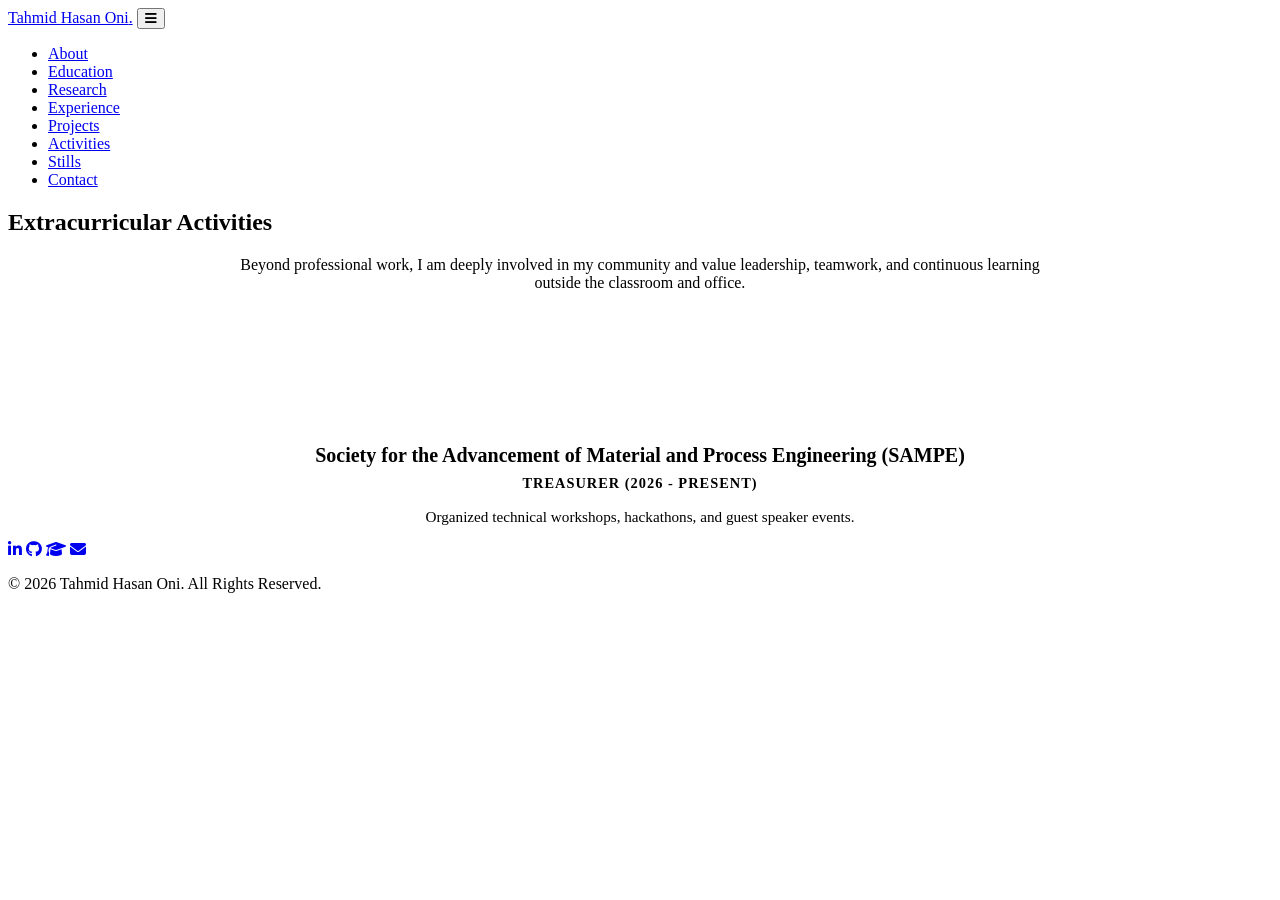
==== activities.html @ c62b1264 "Add files via upload" ====
<!DOCTYPE html>
<html lang="en">

<head>
    <meta charset="UTF-8">
    <meta name="viewport" content="width=device-width, initial-scale=1.0">
    <meta name="description" content="Extracurricular activities and community involvement of [Your Name].">
    <title>Activities | [Your Name]</title>

    <link rel="preconnect" href="https://fonts.googleapis.com">
    <link rel="preconnect" href="https://fonts.gstatic.com" crossorigin>
    <link href="https://fonts.googleapis.com/css2?family=Inter:wght@300;400;500;600;700;800&display=swap"
        rel="stylesheet">
    <link rel="stylesheet" href="https://cdnjs.cloudflare.com/ajax/libs/font-awesome/6.4.0/css/all.min.css">

    <link rel="stylesheet" href="css/style.css">
    <style>
        .activity-card {
            text-align: center;
        }

        .activity-icon {
            display: inline-flex;
            align-items: center;
            justify-content: center;
            width: 60px;
            height: 60px;
            border-radius: 50%;
            background: var(--accent);
            color: white;
            font-size: 1.5rem;
            margin-bottom: 1.5rem;
            box-shadow: var(--shadow-md);
        }

        .activity-title {
            font-size: 1.25rem;
            margin-bottom: 0.5rem;
        }

        .activity-role {
            font-size: 0.9rem;
            font-weight: 600;
            color: var(--accent-dark);
            margin-bottom: 1rem;
            text-transform: uppercase;
            letter-spacing: 1px;
        }

        .activity-desc {
            font-size: 0.95rem;
            color: var(--text-muted);
        }
    </style>
</head>

<body>

    <!-- Navigation -->
    <nav class="navbar">
        <div class="container">
            <a href="index.html" class="nav-logo">Tahmid Hasan Oni<span>.</span></a>
            <button class="mobile-menu-btn" aria-label="Toggle Navigation">
                <i class="fas fa-bars"></i>
            </button>
            <ul class="nav-links">
                <li><a href="index.html" class="nav-link">About</a></li>
                <li><a href="education.html" class="nav-link">Education</a></li>
                <li><a href="research.html" class="nav-link">Research</a></li>
                <li><a href="experience.html" class="nav-link">Experience</a></li>
                <li><a href="projects.html" class="nav-link">Projects</a></li>
                <!-- <li><a href="honors.html" class="nav-link">Honors</a></li> -->
                <li><a href="activities.html" class="nav-link">Activities</a></li>
                <li><a href="stills.html" class="nav-link">Stills</a></li>
                <li><a href="contact.html" class="nav-link">Contact</a></li>
            </ul>
        </div>
    </nav>

    <!-- Main Content -->
    <main style="flex: 1;">
        <section class="section">
            <div class="container">
                <h1 class="section-title">Extracurricular Activities</h1>

                <p style="text-align: center; max-width: 800px; margin: 0 auto 3rem auto;">
                    Beyond professional work, I am deeply involved in my community and value leadership, teamwork, and
                    continuous learning outside the classroom and office.
                </p>

                <div class="grid-3">

                    <div class="card activity-card">
                        <div class="activity-icon"><i class="fas fa-users"></i></div>
                        <h3 class="activity-title">Society for the Advancement of Material and Process Engineering (SAMPE)</h3>
                        <div class="activity-role">Treasurer (2026 - Present)</div>
                        <p class="activity-desc">Organized technical workshops, hackathons, and guest speaker
                            events.</p>
                    </div>

                    <!-- <div class="card activity-card">
                        <div class="activity-icon"><i class="fas fa-hands-helping"></i></div>
                        <h3 class="activity-title">Code for Good Initiative</h3>
                        <div class="activity-role">Lead Volunteer Coordinator</div>
                        <p class="activity-desc">Partnered with local non-profits to build custom software solutions to
                            improve their operational efficiency. Mentored junior developers in the process.</p>
                    </div>

                    <div class="card activity-card">
                        <div class="activity-icon"><i class="fas fa-mountain"></i></div>
                        <h3 class="activity-title">Outdoor Adventure Club</h3>
                        <div class="activity-role">Member & Guide</div>
                        <p class="activity-desc">Led monthly hiking and rock climbing expeditions for students.
                            Emphasized safety, teamwork, and leaving no trace principles in nature.</p>
                    </div> -->

                </div>

            </div>
        </section>
    </main>

    <!-- Footer -->
    <footer>
        <div class="container footer-content">
            <div class="social-links">
                <a href="http://linkedin.com/in/tahmid-hasan-oni-07b539218" class="social-link" aria-label="LinkedIn"><i class="fab fa-linkedin-in"></i></a>
                <a href="https://github.com/TahmidOni" class="social-link" aria-label="GitHub"><i class="fab fa-github"></i></a>
                <a href="https://scholar.google.com/citations?user=o7gsbaMAAAAJ&hl=en" class="social-link" aria-label="Google Scholar"><i class="fas fa-graduation-cap"></i></a>
                <a href="mailto:tahmidhasan.oni@uta.edu" class="social-link" aria-label="Email"><i
                        class="fas fa-envelope"></i></a>
            </div>
            <p class="copyright">&copy;
                <script>document.write(new Date().getFullYear())</script> Tahmid Hasan Oni. All Rights Reserved.
            </p>
        </div>
    </footer>

    <script src="js/script.js"></script>
</body>

</html>
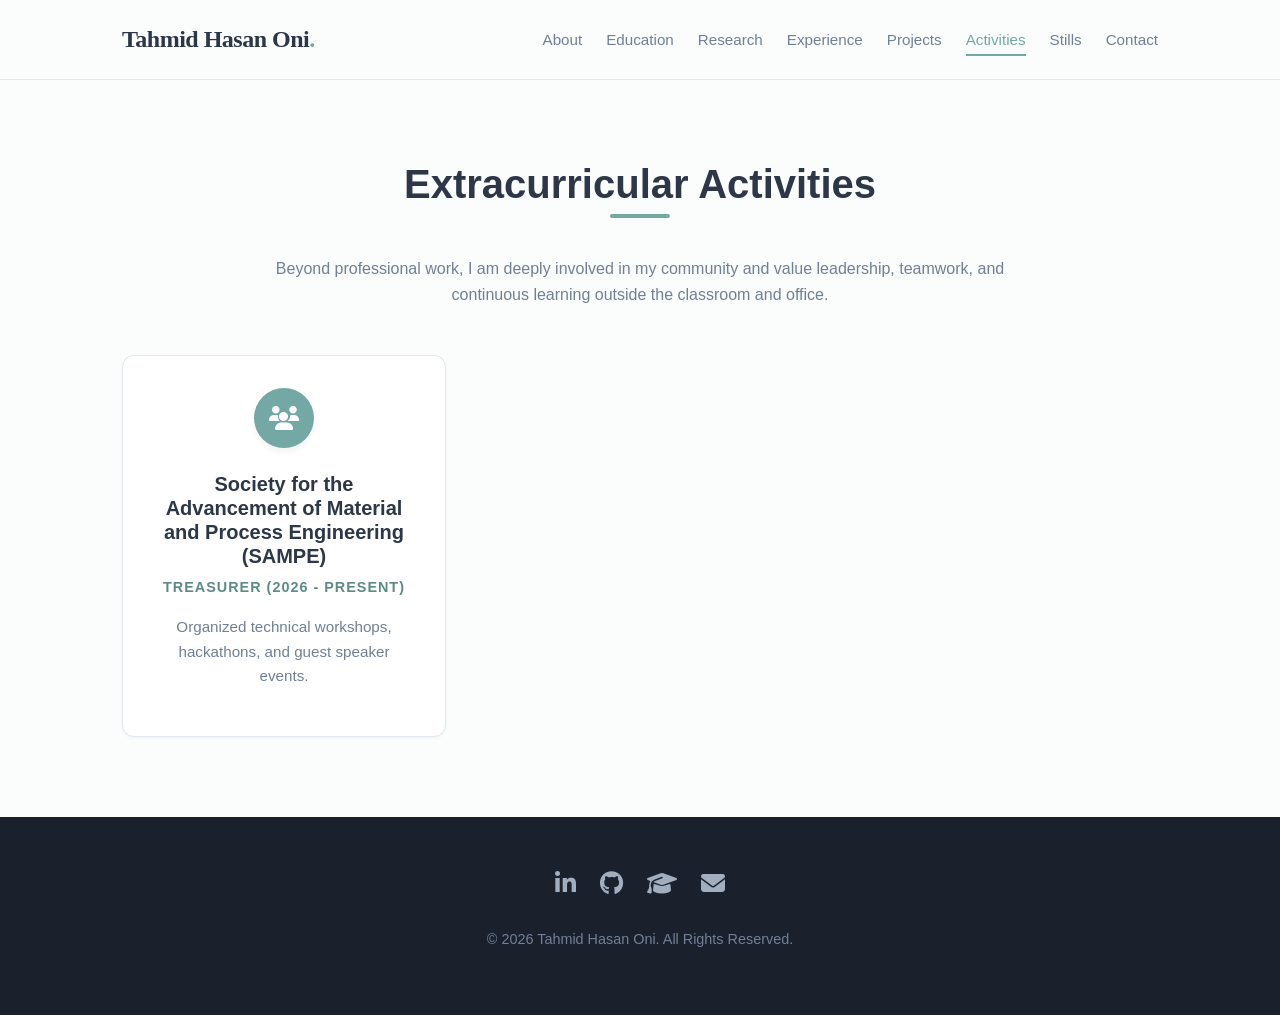
==== commit 4d7bdd7a: "Add files via upload" ====
--- a/activities.html
+++ b/activities.html
@@ -4,8 +4,8 @@
 <head>
     <meta charset="UTF-8">
     <meta name="viewport" content="width=device-width, initial-scale=1.0">
-    <meta name="description" content="Extracurricular activities and community involvement of [Your Name].">
-    <title>Activities | [Your Name]</title>
+    <meta name="description" content="Extracurricular activities, leadership roles, and community involvement of Tahmid Hasan Oni.">
+    <title>Activities | Tahmid Hasan Oni</title>
 
     <link rel="preconnect" href="https://fonts.googleapis.com">
     <link rel="preconnect" href="https://fonts.gstatic.com" crossorigin>
--- a/css/style.css
+++ b/css/style.css
@@ -0,0 +1,426 @@
+/* ==========================================================================
+   CSS Variables & Design System
+   ========================================================================== */
+:root {
+    /* Colors */
+    --bg-color: #fbfcfc;
+    /* Off-white background */
+    --text-main: #2d3748;
+    --text-muted: #718096;
+    --accent: #74A8A4;
+    /* Requested accent color */
+    --accent-light: #8fc2be;
+    --accent-dark: #5c8b88;
+    --card-bg: #ffffff;
+    --border: #e2e8f0;
+    --footer-bg: #1a202c;
+    --footer-text: #a0aec0;
+
+    /* Typography */
+    --font-sans: 'Inter', -apple-system, BlinkMacSystemFont, "Segoe UI", Roboto, Helvetica, Arial, sans-serif;
+    --font-serif: 'Playfair Display', Georgia, serif;
+
+    /* Sizing & Layout */
+    --max-width: 1100px;
+    --nav-height: 80px;
+
+    /* Effects */
+    --shadow-sm: 0 1px 3px rgba(0, 0, 0, 0.05);
+    --shadow-md: 0 4px 6px rgba(0, 0, 0, 0.05);
+    --shadow-lg: 0 10px 15px rgba(0, 0, 0, 0.05);
+    --radius-md: 8px;
+    --radius-lg: 12px;
+    --transition: all 0.3s ease;
+}
+
+/* ==========================================================================
+   Base & Reset
+   ========================================================================== */
+*,
+*::before,
+*::after {
+    box-sizing: border-box;
+    margin: 0;
+    padding: 0;
+}
+
+html {
+    scroll-behavior: smooth;
+    font-size: 16px;
+}
+
+body {
+    font-family: var(--font-sans);
+    background-color: var(--bg-color);
+    color: var(--text-main);
+    line-height: 1.6;
+    min-height: 100vh;
+    display: flex;
+    flex-direction: column;
+}
+
+a {
+    color: var(--accent);
+    text-decoration: none;
+    transition: var(--transition);
+}
+
+a:hover {
+    color: var(--accent-dark);
+}
+
+img {
+    max-width: 100%;
+    height: auto;
+    display: block;
+}
+
+h1,
+h2,
+h3,
+h4,
+h5,
+h6 {
+    font-family: var(--font-sans);
+    font-weight: 700;
+    line-height: 1.2;
+    margin-bottom: 1rem;
+    color: var(--text-main);
+}
+
+p {
+    margin-bottom: 1rem;
+    color: var(--text-muted);
+}
+
+/* ==========================================================================
+   Typography & Utilities
+   ========================================================================== */
+.container {
+    width: 100%;
+    max-width: var(--max-width);
+    margin: 0 auto;
+    padding: 0 2rem;
+}
+
+.section {
+    padding: 5rem 0;
+}
+
+.section-title {
+    text-align: center;
+    font-size: 2.5rem;
+    margin-bottom: 3rem;
+    position: relative;
+    display: inline-block;
+    left: 50%;
+    transform: translateX(-50%);
+}
+
+.section-title::after {
+    content: '';
+    position: absolute;
+    bottom: -10px;
+    left: 50%;
+    transform: translateX(-50%);
+    width: 60px;
+    height: 4px;
+    background-color: var(--accent);
+    border-radius: 2px;
+}
+
+.btn {
+    display: inline-block;
+    padding: 0.75rem 1.5rem;
+    border-radius: var(--radius-md);
+    font-weight: 600;
+    text-align: center;
+    cursor: pointer;
+    transition: var(--transition);
+    border: 2px solid transparent;
+}
+
+.btn-primary {
+    background-color: var(--accent);
+    color: #fff;
+}
+
+.btn-primary:hover {
+    background-color: var(--accent-dark);
+    color: #fff;
+    transform: translateY(-2px);
+    box-shadow: var(--shadow-md);
+}
+
+.btn-outline {
+    background-color: transparent;
+    border-color: var(--accent);
+    color: var(--accent);
+}
+
+.btn-outline:hover {
+    background-color: var(--accent);
+    color: #fff;
+}
+
+/* ==========================================================================
+   Navigation
+   ========================================================================== */
+.navbar {
+    position: sticky;
+    top: 0;
+    width: 100%;
+    height: var(--nav-height);
+    background: rgba(251, 252, 252, 0.95);
+    backdrop-filter: blur(10px);
+    border-bottom: 1px solid var(--border);
+    z-index: 1000;
+    display: flex;
+    align-items: center;
+}
+
+.navbar .container {
+    display: flex;
+    justify-content: space-between;
+    align-items: center;
+}
+
+.nav-logo {
+    font-family: cambria;
+    font-size: 1.5rem;
+    font-weight: 800;
+    color: var(--text-main);
+    letter-spacing: -0.5px;
+}
+
+.nav-logo span {
+    color: var(--accent);
+}
+
+.nav-links {
+    display: flex;
+    list-style: none;
+    gap: 1.5rem;
+}
+
+.nav-link {
+    font-size: 0.95rem;
+    font-weight: 500;
+    color: var(--text-muted);
+    padding: 0.5rem 0;
+    position: relative;
+}
+
+.nav-link:hover,
+.nav-link.active {
+    color: var(--accent);
+}
+
+.nav-link::after {
+    content: '';
+    position: absolute;
+    bottom: 0;
+    left: 0;
+    width: 0;
+    height: 2px;
+    background-color: var(--accent);
+    transition: var(--transition);
+}
+
+.nav-link:hover::after,
+.nav-link.active::after {
+    width: 100%;
+}
+
+.mobile-menu-btn {
+    display: none;
+    background: none;
+    border: none;
+    font-size: 1.5rem;
+    color: var(--text-main);
+    cursor: pointer;
+}
+
+/* ==========================================================================
+   Hero Section
+   ========================================================================== */
+.hero {
+    flex: 1;
+    display: flex;
+    align-items: center;
+    padding: 6rem 0;
+    background: linear-gradient(135deg, var(--bg-color) 0%, #eef3f3 100%);
+}
+
+.hero-content {
+    display: grid;
+    grid-template-columns: 1fr 1fr;
+    gap: 4rem;
+    align-items: center;
+}
+
+.hero-text h1 {
+    font-size: 3.5rem;
+    font-weight: 800;
+    letter-spacing: -1px;
+    margin-bottom: 1.5rem;
+    line-height: 1.1;
+}
+
+.hero-text h1 span {
+    color: var(--accent);
+}
+
+.hero-text p {
+    font-size: 1.15rem;
+    margin-bottom: 2rem;
+    max-width: 500px;
+}
+
+.hero-image {
+    position: relative;
+    border-radius: var(--radius-lg);
+    overflow: hidden;
+    box-shadow: var(--shadow-lg);
+}
+
+.hero-image::before {
+    content: '';
+    position: absolute;
+    top: 0;
+    left: 0;
+    right: 0;
+    bottom: 0;
+    background: var(--accent);
+    opacity: 0.1;
+    z-index: 1;
+}
+
+.hero-image img {
+    width: 100%;
+    height: auto;
+    object-fit: cover;
+    display: block;
+}
+
+/* ==========================================================================
+   Cards & Grids (Shared)
+   ========================================================================== */
+.grid-2 {
+    display: grid;
+    grid-template-columns: repeat(2, 1fr);
+    gap: 2rem;
+}
+
+.grid-3 {
+    display: grid;
+    grid-template-columns: repeat(3, 1fr);
+    gap: 2rem;
+}
+
+.card {
+    background: var(--card-bg);
+    border-radius: var(--radius-lg);
+    padding: 2rem;
+    box-shadow: var(--shadow-sm);
+    border: 1px solid var(--border);
+    transition: var(--transition);
+}
+
+.card:hover {
+    box-shadow: var(--shadow-lg);
+    transform: translateY(-5px);
+}
+
+/* ==========================================================================
+   Footer
+   ========================================================================== */
+footer {
+    background-color: var(--footer-bg);
+    color: var(--footer-text);
+    padding: 3rem 0;
+    margin-top: auto;
+}
+
+.footer-content {
+    display: flex;
+    flex-direction: column;
+    align-items: center;
+    text-align: center;
+}
+
+.social-links {
+    display: flex;
+    gap: 1.5rem;
+    margin-bottom: 1.5rem;
+}
+
+.social-link {
+    color: var(--footer-text);
+    font-size: 1.5rem;
+    transition: var(--transition);
+}
+
+.social-link:hover {
+    color: var(--accent);
+    transform: translateY(-3px);
+}
+
+.copyright {
+    font-size: 0.9rem;
+}
+
+/* ==========================================================================
+   Responsive
+   ========================================================================== */
+@media (max-width: 992px) {
+    .hero-content {
+        grid-template-columns: 1fr;
+        text-align: center;
+    }
+
+    .hero-text h1 {
+        font-size: 3rem;
+    }
+
+    .hero-text p {
+        margin: 0 auto 2rem auto;
+    }
+
+    .grid-3 {
+        grid-template-columns: repeat(2, 1fr);
+    }
+}
+
+@media (max-width: 768px) {
+    .nav-links {
+        position: absolute;
+        top: var(--nav-height);
+        left: 0;
+        width: 100%;
+        background: var(--card-bg);
+        flex-direction: column;
+        align-items: center;
+        padding: 2rem 0;
+        box-shadow: var(--shadow-md);
+        clip-path: polygon(0 0, 100% 0, 100% 0, 0 0);
+        transition: clip-path 0.4s ease-in-out;
+    }
+
+    .nav-links.active {
+        clip-path: polygon(0 0, 100% 0, 100% 100%, 0 100%);
+    }
+
+    .mobile-menu-btn {
+        display: block;
+    }
+
+    .grid-2,
+    .grid-3 {
+        grid-template-columns: 1fr;
+    }
+
+    .section {
+        padding: 3rem 0;
+    }
+}
